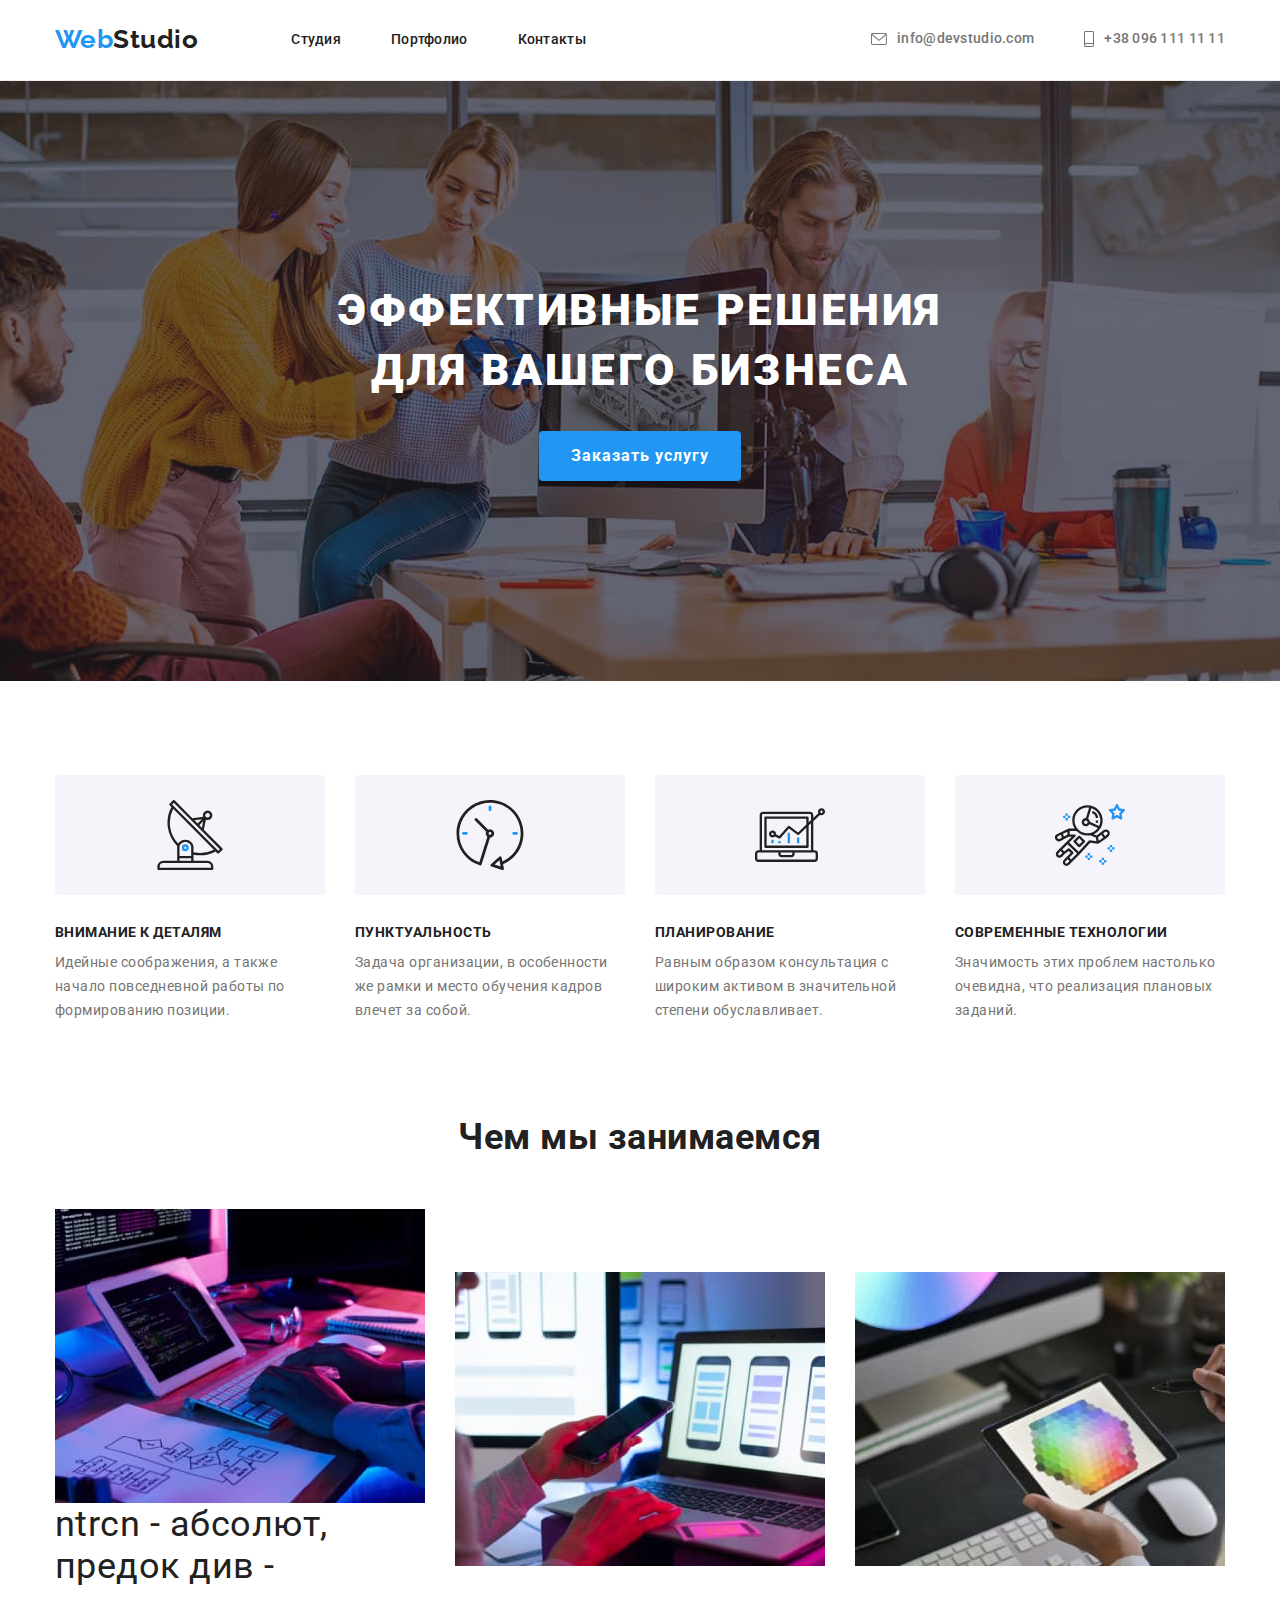
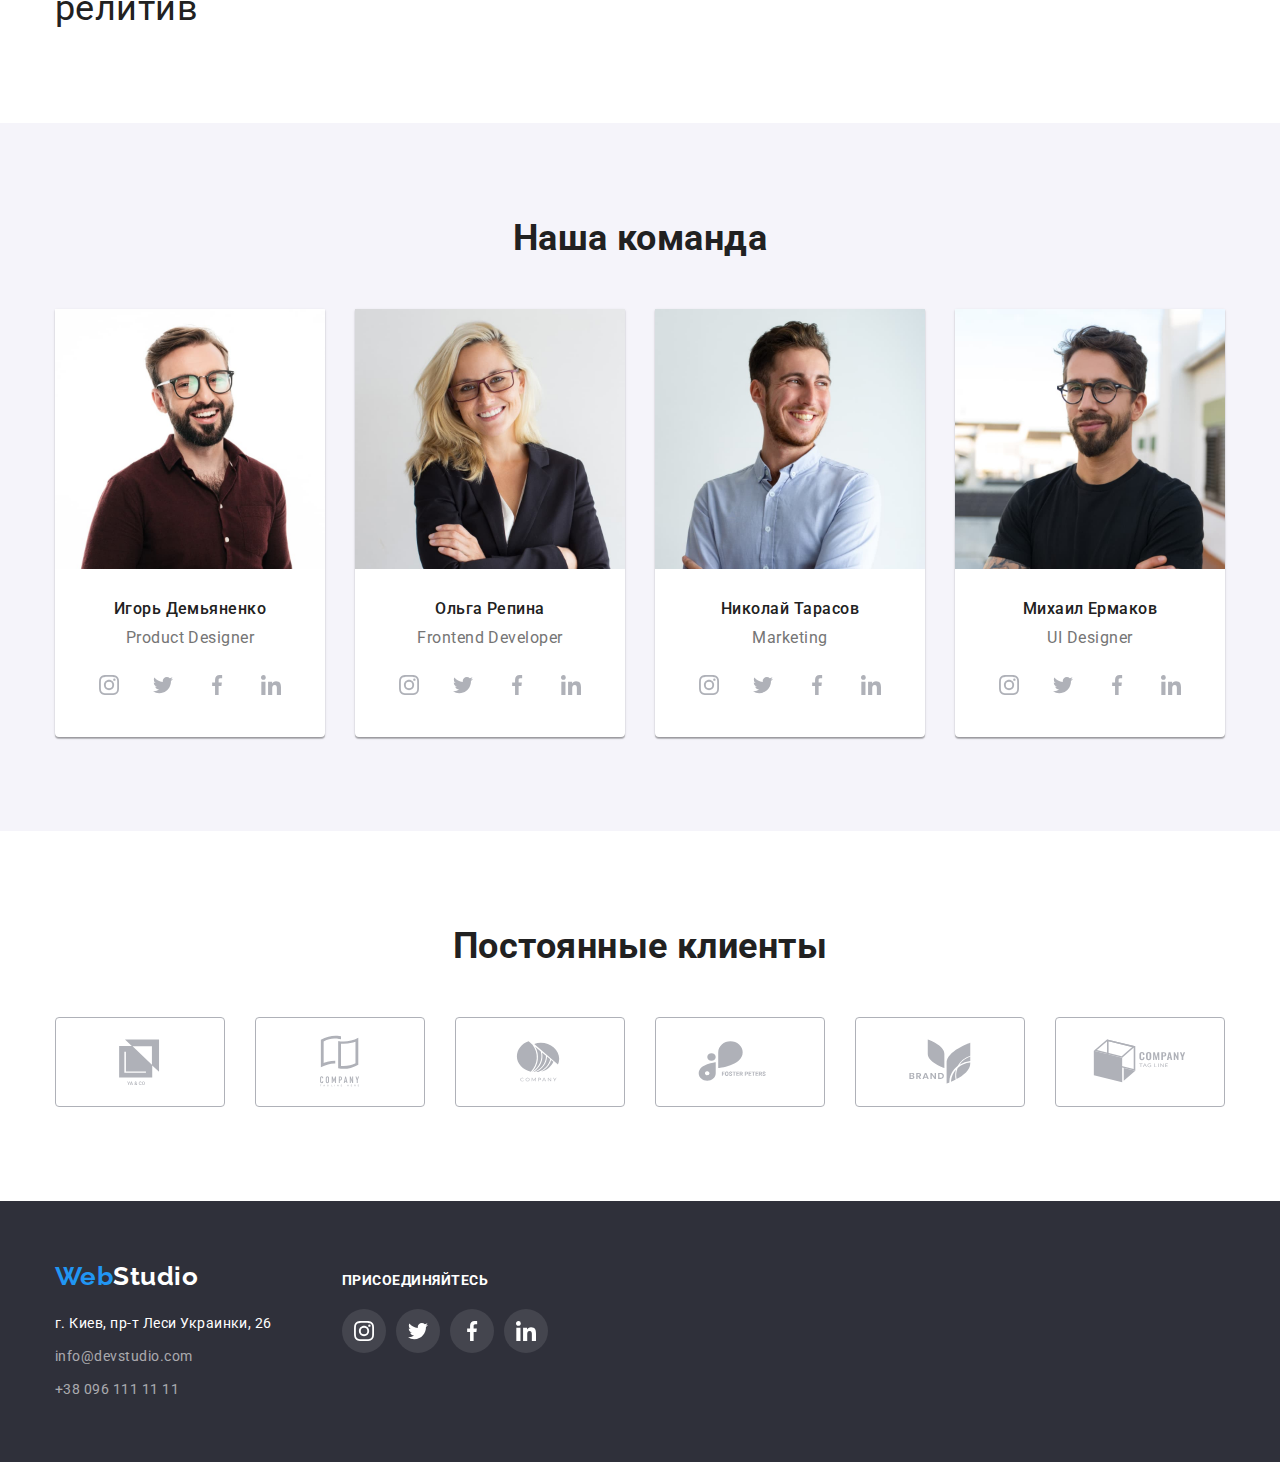
==== index.html @ ec991db2 "перенесено файли з ДЗ 4" ====
<!DOCTYPE html>
<html lang="ru">

<head>
    <meta charset="UTF-8">
    <meta http-equiv="X-UA-Compatible" content="IE=edge">
    <meta name="viewport" content="width=device-width, initial-scale=1.0">
    <title>Студия</title>
    <link
        href="https://fonts.googleapis.com/css2?family=Raleway:wght@700&family=Roboto:wght@400;500;700;900&display=swap"
        rel="stylesheet">
    <link rel="stylesheet"
        href="https://cdnjs.cloudflare.com/ajax/libs/modern-normalize/1.1.0/modern-normalize.min.css">
    <link rel="stylesheet" href="./css/styles.css">

</head>

<body>

    <!-- Шапка сайта -->

    <header class="header">
        <div class="nav container">
            <a href="./index.html" class="logo">Web<span>Studio</span></a>
            <nav>
                <ul class="nav-menu">
                    <li class="item"><a href="./index.html" class="link">Студия</a></li>
                    <li class="item"><a href="./portfolio.html" class="link">Портфолио</a></li>
                    <li class="item"><a href="" class="link">Контакты</a></li>
                </ul>
            </nav>

            <ul class="auth-nav">
                <li class="item">
                    <a href="mailto:info@devstudio.com" class="email">
                        <svg class="icon" width="16" height="12">
                            <use href="./images/icons.svg#mail"></use>
                        </svg>
                        info@devstudio.com
                    </a>
                </li>
                <li class="item">
                    <a href="tel:+380961111111" class="phone">
                        <svg class="icon" width="10" height="16">
                            <use href="./images/icons.svg#smartphone"></use>
                        </svg>
                         +38 096 111 11 11
                    </a>
                </li>
            </ul>
        </div>
        </div>

    </header>


    <main>
        <section class="hero section">
            <div class="container">
                <h1 class="hero-title">Эффективные решения для вашего бизнеса </h1>
                <button type="button" class="button">Заказать услугу</button>
            </div>
        </section>


        <!-- Преимущества -->

        <section class="advantages section">
            <div class="container">
                <ul class="advantages-list">
                    <li class="item">
                        <div class="advantages-icon">
                            <svg class="icon" width="70" height="70">
                                <use href="./images/icons.svg#antenna"> </use>
                            </svg>
                        </div>
                        <h3 class="advantages-title">Внимание к деталям</h3>
                        <p class="advantages-descr">Идейные соображения, а также начало повседневной работы по
                            формированию позиции.</p>
                    </li>

                    <li class="item">
                        <div class="advantages-icon">
                            <svg class="icon" width="70" height="70">
                                <use href="./images/icons.svg#clock"> </use>
                            </svg>
                        </div>
                        <h3 class="advantages-title">Пунктуальность</h3>
                        <p class="advantages-descr">Задача организации, в особенности же рамки и место обучения кадров
                            влечет за собой.</p>
                    </li>

                    <li class="item">
                        <div class="advantages-icon">
                            <svg class="icon" width="70" height="70">
                                <use href="./images/icons.svg#diagram"> </use>
                            </svg>
                        </div>
                        <h3 class="advantages-title">Планирование</h3>
                        <p class="advantages-descr">Равным образом консультация с широким активом в значительной степени
                            обуславливает.</p>
                    </li>

                    <li class="item">
                        <div class="advantages-icon">
                            <svg class="icon" width="70" height="70">
                                <use href="./images/icons.svg#astronaut"> </use>
                            </svg>
                        </div>
                        <h3 class="advantages-title">Современные технологии</h3>
                        <p class="advantages-descr">Значимость этих проблем настолько очевидна, что реализация плановых
                            заданий.</p>
                    </li>
                </ul>
            </div>
        </section>

        <!-- Активити -->

        <section class="activity section">
            <div class="container">
                <h2 class="activity section-title">Чем мы занимаемся</h2>

                <ul class="activity-list">
                    <li class="item">
                        <div>
                            <img src="./images/img1.jpg" alt="набор текста на клавиатуре" width="370" height="294">
                            ntrcn - абсолют, предок див - релитив
                        </div>

                    </li>

                    <li class="item">
                        <img src="./images/img2.jpg" alt="процесс создания мобильного приложения" width="370"
                            height="294">
                    </li>

                    <li class="item">
                        <img src="./images/img3.jpg" alt="графика. выбор цвета" width="370" height="294">
                    </li>
                </ul>
            </div>
        </section>

        <!-- Команда -->


        <section class="team section">
            <div class="container">
                <h2 class="section-title">Наша команда</h2>

                <ul class="team-members">
                    <li class="item">
                        <img src="./images/img4.jpg" alt="Сотрудник WebStudio Игорь Демьяненко" width="270"
                            height="260">
                        <div class="team-descr">
                            <h3 class="team-name">Игорь Демьяненко</h3>
                            <p class="tech-skill">Product Designer</p>
                            <ul class="network-link">
                                <li class="item">
                                    <a href="https://www.instagram.com/" class="network" aria-label="instagram">
                                        <svg class="icon" width="20" height="20">
                                            <use href="./images/icons.svg#instagram"></use>
                                        </svg>
                                    </a>
                                </li>
                                <li  class="item">
                                    <a href="https://twitter.com/" class="network">
                                        <svg class="icon" width="20" height="20">
                                            <use href="./images/icons.svg#twitter"></use>
                                        </svg>
                                    </a>
                                </li>
                                <li  class="item">
                                    <a href="https://www.facebook.com/" class="network" aria-label="facebook">
                                        <svg class="icon" width="20" height="20">
                                            <use href="./images/icons.svg#facebook"></use>
                                        </svg>
                                    </a>
                                </li>
                                <li  class="item">
                                    <a href="https://www.linkedin.com/" class="network" aria-label="linkedin">
                                        <svg class="icon" width="20" height="20">
                                            <use href="./images/icons.svg#linkedin"></use>
                                        </svg>
                                    </a>
                                </li>
                            </ul>
                        </div>
                    </li>

                    <li class="item">
                        <img src="./images/img5.jpg" alt="Сотрудник WebStudio ОЛьга Репина" width="270" height="260">
                        <div class="team-descr">
                            <h3 class="team-name">Ольга Репина</h3>
                            <p class="tech-skill">Frontend Developer</p>
                            <ul class="network-link">
                                <li  class="item">
                                    <a href="https://www.instagram.com/" class="network" aria-label="instagram">
                                        <svg class="icon" width="20" height="20">
                                            <use href="./images/icons.svg#instagram"></use>
                                        </svg>
                                    </a>
                                </li>
                                <li  class="item">
                                    <a href="https://twitter.com/" class="network" aria-label="twitter">
                                        <svg class="icon" width="20" height="20">
                                            <use href="./images/icons.svg#twitter"></use>
                                        </svg>
                                    </a>
                                </li>
                                <li  class="item">
                                    <a href="https://www.facebook.com/" class="network" aria-label="facebook">
                                        <svg class="icon" width="20" height="20">
                                            <use href="./images/icons.svg#facebook"></use>
                                        </svg>
                                    </a>
                                </li>
                                <li  class="item">
                                    <a href="https://www.linkedin.com/" class="network" aria-label="linkedin">
                                        <svg class="icon" width="20" height="20">
                                            <use href="./images/icons.svg#linkedin"></use>
                                        </svg>
                                    </a>
                                </li>
                            </ul>
                        </div>
                    </li>

                    <li class="item">
                        <img src="./images/img6.jpg" alt="Сотрудник WebStudio Николай Тарасов" width="270" height="260">
                        <div class="team-descr">
                            <h3 class="team-name">Николай Тарасов</h3>
                            <p class="tech-skill">Marketing</p>
                            <ul class="network-link">
                                <li  class="item">
                                    <a href="https://www.instagram.com/" class="network" aria-label="instagram">
                                        <svg class="icon" width="20" height="20">
                                            <use href="./images/icons.svg#instagram"></use>
                                        </svg>
                                    </a>
                                </li>
                                <li  class="item">
                                    <a href="https://twitter.com/" class="network" aria-label="twitter">
                                        <svg class="icon" width="20" height="20">
                                            <use href="./images/icons.svg#twitter"></use>
                                        </svg>
                                    </a>
                                </li>
                                <li  class="item">
                                    <a href="https://www.facebook.com/" class="network" aria-label="facebook">
                                        <svg class="icon" width="20" height="20">
                                            <use href="./images/icons.svg#facebook"></use>
                                        </svg>
                                    </a>
                                </li>
                                <li  class="item">
                                    <a href="https://www.linkedin.com/" class="network" aria-label="linkedin">
                                        <svg class="icon" width="20" height="20">
                                            <use href="./images/icons.svg#linkedin"></use>
                                        </svg>
                                    </a>
                                </li>
                            </ul>
                        </div>
                    </li>

                    <li class="item">
                        <img src="./images/img7.jpg" alt="Сотрудник WebStudio Михаил Ермаков" width="270" height="260">
                        <div class="team-descr">
                            <h3 class="team-name">Михаил Ермаков</h3>
                            <p class="tech-skill">UI Designer</p>
                            <ul class="network-link">
                                <li  class="item">
                                    <a href="https://www.instagram.com/" class="network" aria-label="instagram">
                                        <svg class="icon" width="20" height="20">
                                            <use href="./images/icons.svg#instagram"></use>
                                        </svg>
                                    </a>
                                </li>
                                <li  class="item">
                                    <a href="https://twitter.com/" class="network" aria-label="twitter">
                                        <svg class="icon" width="20" height="20">
                                            <use href="./images/icons.svg#twitter"></use>
                                        </svg>
                                    </a>
                                </li>
                                <li  class="item">
                                    <a href="https://www.facebook.com/" class="network" aria-label="facebook">
                                        <svg class="icon" width="20" height="20">
                                            <use href="./images/icons.svg#facebook"></use>
                                        </svg>
                                    </a>
                                </li>
                                <li  class="item">
                                    <a href="https://www.linkedin.com/" class="network" aria-label="linkedin">
                                        <svg class="icon" width="20" height="20">
                                            <use href="./images/icons.svg#linkedin"></use>
                                        </svg>
                                    </a>
                                </li>
                            </ul>
                        </div>
                    </li>
                </ul>
            </div>
        </section>


        <section class="clients section">
            <div class="container">
                <h2 class="section-title">Постоянные клиенты</h2>
                <ul class="clients-list">
                    <li class="item">
                        <a href="" class="clients-link">
                            <svg class="icon" width="106" height="60">
                                <use href="./images/icons.svg#company1"> </use>
                            </svg>
                        </a>
                    </li>

                    <li class="item">
                        <a href="" class="clients-link">
                            <svg class="icon" width="106" height="60">
                                <use href="./images/icons.svg#company2"> </use>
                            </svg>
                        </a>
                    </li>

                    <li class="item">
                        <a href="" class="clients-link">
                            <svg class="icon" width="106" height="60">
                                <use href="./images/icons.svg#company3"> </use>
                            </svg>
                        </a>
                    </li>

                    <li class="item">
                        <a href="" class="clients-link">
                            <svg class="icon" width="106" height="60">
                                <use href="./images/icons.svg#company4"> </use>
                            </svg>
                        </a>
                    </li>

                    <li class="item">
                        <a href="" class="clients-link">
                            <svg class="icon" width="106" height="60">
                                <use href="./images/icons.svg#company5"> </use>
                            </svg>
                        </a>
                    </li>

                    <li class="item">
                        <a href="" class="clients-link">
                            <svg class="icon" width="106" height="60">
                                <use href="./images/icons.svg#company6"> </use>
                            </svg>
                        </a>
                    </li>


                </ul>

            </div>
        </section>


    </main>


    <!--Футер-->

    <footer class="footer">
        <div class="container">

            <div class="contacts">
                <a href="./index.html" class="logo">Web<span>Studio</span></a>
                <address>
                    <b class="address">г. Киев, пр-т Леси Украинки, 26</b> <br />
                    <a href="mailto:info@example.com" class="email">info@devstudio.com</a> <br />
                    <a href="tel:+380961111111" class="phone"> +38 096 111 11 11 </a> <br />
                </address>
            </div>


            <div class="social-links">
                <p class="join-us">ПРИСОЕДИНЯЙТЕСЬ</p>
                <ul class="network-list">
                    <li class="item">
                        <a href="https://www.instagram.com/" class="network" aria-label="instagram">
                            <svg class="icon" width="20" height="20">
                                <use href="./images/icons.svg#instagram"></use>
                            </svg>
                        </a>
                    </li>
                    <li class="item">
                        <a href="https://twitter.com/" class="network" aria-label="twitter">
                            <svg class="icon" width="20" height="20">
                                <use href="./images/icons.svg#twitter"></use>
                            </svg>
                        </a>
                    </li>
                    <li class="item">
                        <a href="https://www.facebook.com/" class="network" aria-label="facebook">
                            <svg class="icon" width="20" height="20">
                                <use href="./images/icons.svg#facebook"></use>
                            </svg>
                        </a>
                    </li>
                    <li class="item">
                        <a href="https://www.linkedin.com/" class="network" aria-label="linkedin">
                            <svg class="icon" width="20" height="20">
                                <use href="./images/icons.svg#linkedin"></use>
                            </svg>
                        </a>
                    </li>
                </ul>

            </div>

        </div>
    </footer>

</body>

</html>
---- css/styles.css ----
:root {
    --primery-text-color: #757575;
    --title-text-color:#212121;
    --accent-color: #2196F3;
    --primery-white-color: #ffffff;

}

*,
*::before,
*::after {
    box-sizing: border-box;
}

body {
    background-color: var(--primery-white-color);
    color: var(--primery-text-color);
    font-family: 'Roboto', sans-serif;
    letter-spacing: 0.03em;
}

.container {
    width: 1200px;
    margin-right: auto;
    margin-left: auto;
    padding-left: 15px;
    padding-right: 15px;
}

h1, h2, h3, h4, h5, h6, ul, p {
    margin-top: 0;
    margin-bottom: 0;
    padding-left: 0;
    padding-right: 0;
}

.item {
    margin: 0;
    padding: 0;
    list-style: none;
}

.section {
    padding-top: 94px;
    padding-bottom: 94px;
}

.header {
    padding-top: 24px;
    padding-bottom: 25px;
    border-bottom: 1px solid #ECECEC;
}

.header a {
    text-decoration: none;
}


.nav {
    display: flex;
    align-items: center;
}


.logo {
    margin-right: 93px;
    font-family: 'Raleway', sans-serif;
    font-weight: 700;
    font-size: 26px;
    line-height: 1.19;
    color: var(--accent-color);
    margin-right: 93px;
}


.logo > span {
    color: var(--title-text-color);
}


.link {
    font-weight: 500;
    font-size: 14px;
    line-height: 1.14;
    letter-spacing: 0.02em;
    color: var(--title-text-color);

}

.link:hover, .link:focus,
.link-current:hover, .link-current:focus {
    color: var(--accent-color)
}

.nav-menu {
    display: flex;
}

.nav-menu .item {
    margin-right: 50px;
}

.nav-menu .item:last-child {
    margin-right: 0;
}

.auth-nav{ 
    display: flex;
    margin-left: auto;
}

.auth-nav a {
    font-weight: 500;
    font-size: 14px;
    line-height: 1.14;
    letter-spacing: 0.02em;
    color: var(--primery-text-color);
    display: inline-block;
}

.auth-nav .item {
    margin-right: 50px;
}

.auth-nav .item:last-child {
    margin-right: 0;
}



.auth-nav .email,
.auth-nav .phone {
    display: flex;
    justify-content: center;
    align-items: center;
    color: var(--primery-text-color);
}
.auth-nav .icon {
    margin-right: 10px;
    fill: currentColor;
}


.auth-nav .email:hover,
.auth-nav .phone:hover,
.auth-nav .email:focus,
.auth-nav .phone:focus {
    color: var(--accent-color)
}


.auto-nav .icon {
    fill: red;
    margin-right: 10px;
}









.header .icon {
    list-style: none;
}

.hero {
    text-align: center;
    max-width: 1600px;
    margin-right: auto;
    margin-left: auto;
    padding-top: 200px;
    padding-bottom: 200px;
    background-color: #2F303A;
    background-image: linear-gradient(rgba(47, 48, 58, 0.4), rgba(47, 48, 58, 0.4)), url(../images/hero.jpg);
    background-size: cover;
    background-position: center;
    background-repeat: no-repeat;
}

.hero-title {
    color: var(--primery-white-color);
    width: 696px;
    font-weight: 900;
    font-size: 44px;
    line-height: 1.36;
    text-align: center;
    letter-spacing: 0.06em;
    text-transform: uppercase;
    margin-left: auto;
    margin-right: auto;
    margin-bottom: 30px;
}


.hero .button {
    display: inline-block;
    font-family: inherit;
    color: var(--primery-white-color);
    background-color: var(--accent-color);
    border: 0;
    min-width: 200px;
    border-radius: 4px;
    font-weight: 700;
    font-size: 16px;
    line-height: 1.88;
    letter-spacing: 0.06em;
    padding: 10px 32px;
    text-align: center;
    cursor: pointer;
    box-shadow: 0px 4px 4px rgba(0, 0, 0, 0.15);
}


.section-title {
    font-weight: 700;
    font-size: 36px;
    line-height: 1.17;
    text-align: center;
    color: var(--title-text-color);
    margin-bottom: 50px;
}

/*Преимущества*/

.advantages-list {
    display: flex;
}


.advantages-icon {
    display: flex;
    justify-content: center;
    align-items: center;
    width: 270px;
    height: 120px;
    background: #F5F4FA;
    border-radius: 4px;
    margin-bottom: 30px;
}


.advantages-title {
    font-weight: 700;
    font-size: 14px;
    line-height: 1.14;
    text-transform: uppercase;
    color: var(--title-text-color);
    margin-bottom: 10px;
}

.advantages-list .item {
    width: 270px;
    margin-right: 30px;
}


.advantages-list .item:last-child {
    margin-right: 0;
}


.advantages-descr {
    font-style: normal;
    font-weight: 400;
    font-size: 14px;
    line-height: 1.71;
    color: var(--primery-text-color);
}

/*Активити*/

.activity-list img {
    display: block;
    margin-bottom: 0;
}

.activity-list {
    display: flex;
    align-items: center;
}

.activity-list .item {
    margin-right: 30px;
}

.activity-list .item:last-child {
    margin-right: 0;
}


.activity {
    font-size: 36px;
    line-height: 1.17;
    color: var(--title-text-color);
    padding-top: 0;
}


/*Команда*/

.team {
    background-color: #F5F4FA;
}

.team-members {
    display: flex;
    justify-content: center;
}

.team-members>.item {
    background-color: var(--primery-white-color);
    margin-right: 30px;
    box-shadow: 0px 1px 3px rgba(0, 0, 0, 0.12), 0px 1px 1px rgba(0, 0, 0, 0.14), 0px 2px 1px rgba(0, 0, 0, 0.2);
    border-radius: 0px 0px 4px 4px;
}


.team-members img {
    display: block;
}

.team-members .item:last-child {
    margin-right: 0;
}

.team-name {
    font-weight: 500;
    font-size: 16px;
    line-height: 1.19;
    color: var(--title-text-color);
    margin-bottom: 10px;
    text-align: center;
}

.tech-skill {
    font-size: 16px;
    line-height: 1.19;
    color: var(--primery-text-color);
    text-align: center;
    margin-bottom: 16px;
}

.team-descr {
    padding-top: 30px;
    padding-bottom: 30px;
}


.team-members .network-link {
    display: flex;
    justify-content: center;
    list-style: none;
    padding-right: 32px;
    padding-left: 32px;
}

.network-link .item {
    margin-right: 10px;
    text-align: center;
    width: 44px;
    height: 44px;
}

.network-link .item:last-child {
    margin-right: 0;
}

.network-link .network {
    display: flex;
    align-items: center;
    justify-content: center;
    width: 100%;
    height: 100%;
    border-radius: 50%;
    background-color: var(--primery-white-color);
    color: #AFB1B8;
}

.team-members .icon {
    fill: currentColor;
}


.network-link .network:hover,
.network-link .network:focus {
    background-color: var(--accent-color);
    color: var(--primery-white-color);
}



/*Клиенты*/

.clients-list {
    display: flex;
}


.clients-list .item {
    width: 170px;
    height: 90px;
    margin-right: 30px;

}

.clients-list .item:last-child {
    margin-right: 0;
}

.clients-link {
    display: flex;
    justify-content: center;
    align-items: center;
        width: 100%;
    height: 100%;
    background-color: var(--primery-white-color);
    border: 1px solid #AFB1B8;
    border-radius: 4px;
    color: #AFB1B8;

    padding-top: 16px;
    padding-right: 32px;
    padding-bottom: 16px;
    padding-left: 32px;
}


.clients-link .icon {
    fill: currentColor;
}


.clients-link:hover,
.clients-link:focus {
    color: var(--accent-color);
    border-color: var(--accent-color);
}


/*Футер*/

.footer {
    padding-top: 60px;
    padding-bottom: 60px;
    background-color: #2F303A;
}

.footer .logo {
    margin-bottom: 20px;
}



.footer .container{
    display: flex;
    align-items: baseline;
}

.contacts {
    margin-right: 70px;
}

.footer span {
    color: var(--primery-white-color)
}


.address {
    font-weight: 400;
    font-style: normal;
    font-size: 14px;
    line-height: 1.71;
    color: var(--primery-white-color);
    display: inline-block;
    margin-bottom: 9px;

}


.email, .phone {
    font-style: normal;
    font-size: 14px;
    line-height: 1.71;
    color: rgba(255, 255, 255, 0.6);
}



.footer a {
    text-decoration: none;
    display: inline-block;
    margin-right: 0;
}

.footer .email {
    margin-bottom: 9px;
}

.footer a:hover, .footer a:focus {
    color: var(--accent-color)
}


.join-us {
    font-style: normal;
    font-weight: 700;
    font-size: 14px;
    line-height: 1.14;
    color: var(--primery-white-color);
    margin-bottom: 20px;

} 


.social-links .network-list {
    display: flex;
}

.social-links .network-list .item {
    margin-right: 10px;
    text-align: center;
    list-style: none;
}

.network-list .item:last-child {
    margin-right: 0;
}



.network-list .item {
    width: 44px;
    height: 44px;
}

.network-list .network {
    display: block;
    align-items: center;
    width: 100%;
    height:100%;
    border-radius: 50%;
    background-color: rgba(255, 255, 255, 0.1);
    padding-top: 12px;
    padding-bottom: 12px;
    text-transform: uppercase;
    color: var(--primery-white-color);
}

.network-list .icon {
    fill: currentColor;
}

.network-list .network:hover,
.network-list .network:focus {
    background-color: var(--accent-color);
    color: var(--primery-white-color);
}




/*Портфолио*/


.portfolio {
    background: var(--primery-white-color);
}


.portfolio h1 {
    display: none;
}

.portfolio li {
    list-style: none;
}

.examples-projects {
    display: flex;
    margin: auto;
    justify-content: center;
    margin-bottom: 50px;
}

.examples-projects .button {
    display: inline-block;
    font-family: inherit;
    font-weight: 500;
    font-size: 16px;
    line-height: 1.62;
    text-align: center;
    letter-spacing: 0.03em;
    color: var(--title-text-color);
    background: #F5F4FA;
    border: 0;
    border-radius: 4px;
    cursor: pointer;
    padding: 6px 22px;
}

.examples-projects li {
    margin-right: 8px;
}
.examples-projects li:last-child {
    margin-right: 0;
}

.project-item img {
    display: block;
    margin: 0;
}

.examples-projects .button:hover, .examples-projects .button:focus {
    color: var(--primery-white-color);
    background: var(--accent-color);
    box-shadow: 0px 4px 4px rgba(0, 0, 0, 0.25);

}

.our-projects {
    display: flex;
    flex-wrap: wrap;
}


.project-item {
    background: var(--primery-white-color);
}

.project-link {
    display: block;
    text-decoration: none;
}


.project-link:hover,
.project-link:focus  {
    box-shadow: 0px 1px 1px rgba(0, 0, 0, 0.12), 0px 4px 4px rgba(0, 0, 0, 0.06), 1px 4px 6px rgba(0, 0, 0, 0.16);
}

.our-projects h2 {
    font-weight: 700;
    font-size: 18px;
    line-height: 2;
    letter-spacing: 0.06em;
    color: var(--title-text-color);
    margin-bottom: 4px; 
}

 .projects-type {
    font-size: 16px;
    line-height: 1.88;
    color: var(--primery-text-color);
}

.descr-project {
    padding-top: 20px;
    padding-right: 24px;
    padding-bottom: 20px;
    padding-left: 24px;
    box-sizing: border-box;
    border: 1px solid #EEEEEE;
    border-top: 0;
}

.project-item {
    width: calc((100% - 60px)/3);
    margin-right: 30px;
    margin-bottom: 30px;
}

.project-item:nth-last-child(-n + 3) {
    margin-bottom: 0;
}

.project-item:nth-child(3n) {
    margin-right: 0;
}
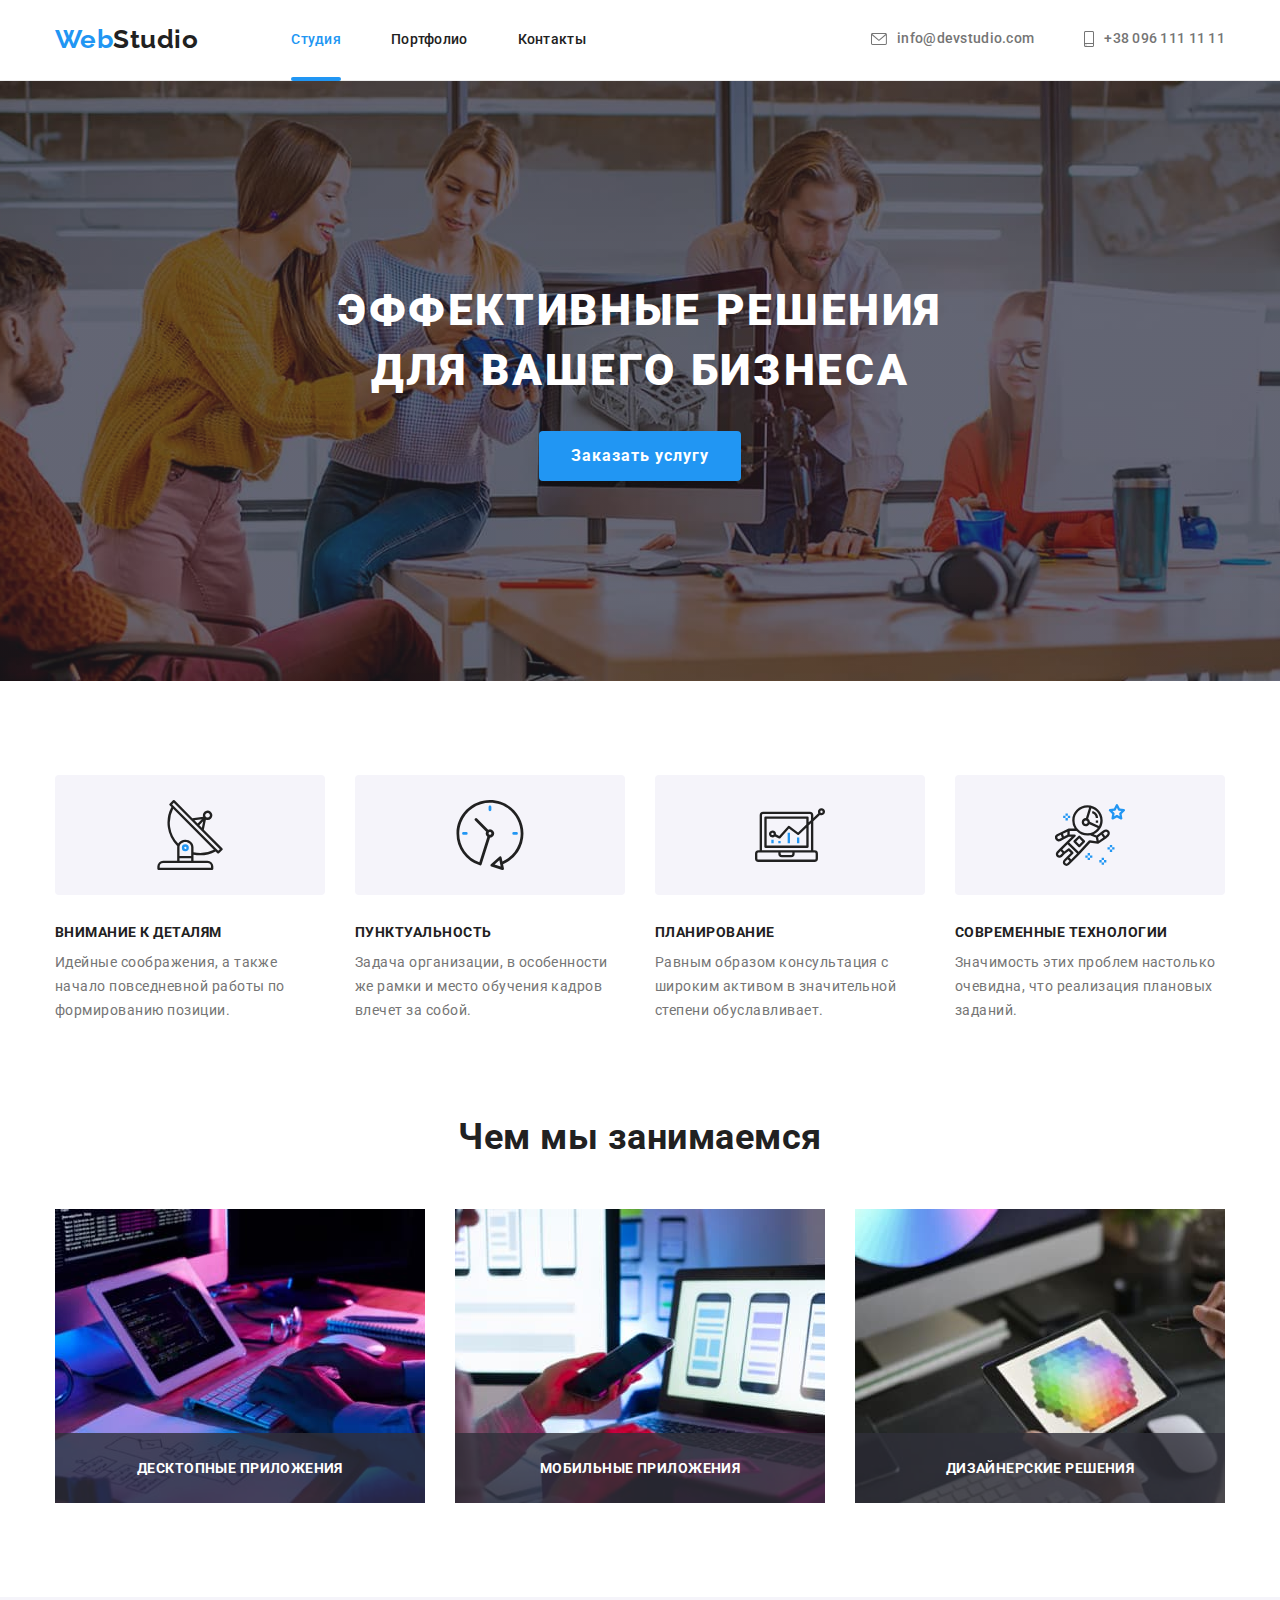
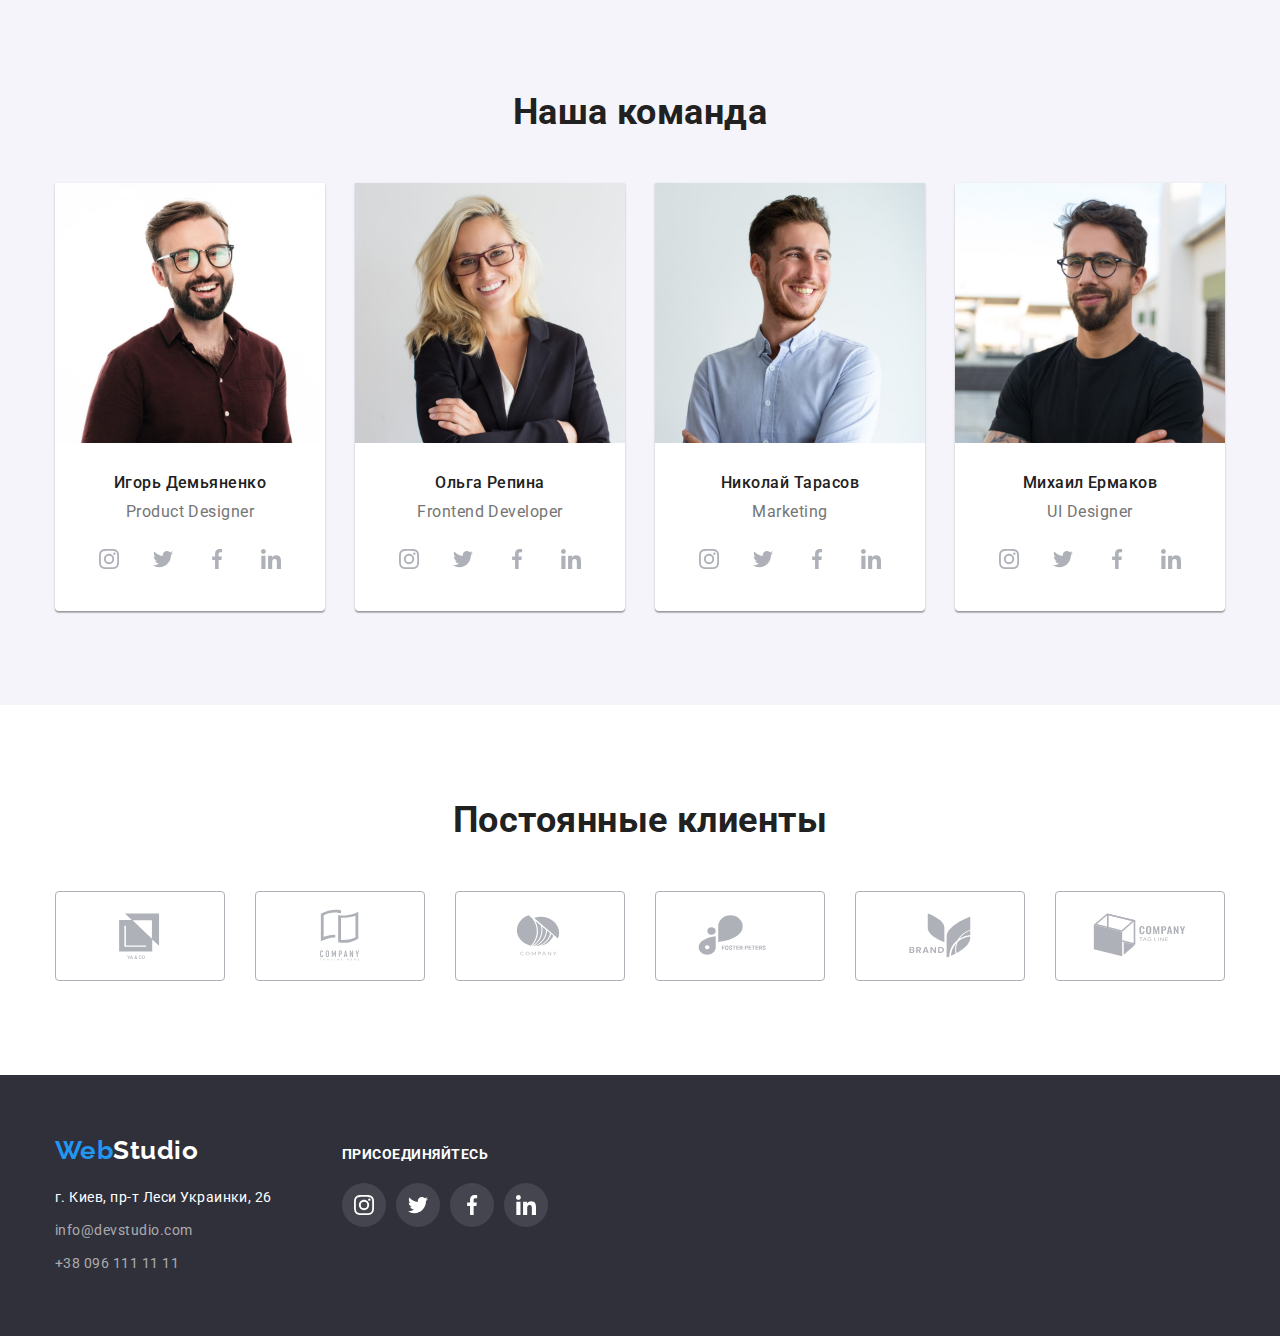
==== commit 4a480471: "дз 5" ====
--- a/index.html
+++ b/index.html
@@ -24,7 +24,7 @@
             <a href="./index.html" class="logo">Web<span>Studio</span></a>
             <nav>
                 <ul class="nav-menu">
-                    <li class="item"><a href="./index.html" class="link">Студия</a></li>
+                    <li class="item"><a href="./index.html" class="link-current">Студия</a></li>
                     <li class="item"><a href="./portfolio.html" class="link">Портфолио</a></li>
                     <li class="item"><a href="" class="link">Контакты</a></li>
                 </ul>
@@ -58,7 +58,7 @@
         <section class="hero section">
             <div class="container">
                 <h1 class="hero-title">Эффективные решения для вашего бизнеса </h1>
-                <button type="button" class="button">Заказать услугу</button>
+                <button type="button" class="button"  data-modal-open>Заказать услугу</button>
             </div>
         </section>
 
@@ -123,20 +123,25 @@
 
                 <ul class="activity-list">
                     <li class="item">
-                        <div>
-                            <img src="./images/img1.jpg" alt="набор текста на клавиатуре" width="370" height="294">
-                            ntrcn - абсолют, предок див - релитив
-                        </div>
-
+                        <img src="./images/img1.jpg" alt="набор текста на клавиатуре" width="370" height="294">
+                        <div class="activity-name">
+                             <p>Десктопные приложения</p>
+                        </div>
                     </li>
 
                     <li class="item">
                         <img src="./images/img2.jpg" alt="процесс создания мобильного приложения" width="370"
                             height="294">
+                        <div class="activity-name">
+                            <p>Мобильные приложения</p>
+                        </div>
                     </li>
 
                     <li class="item">
                         <img src="./images/img3.jpg" alt="графика. выбор цвета" width="370" height="294">
+                        <div class="activity-name">
+                            <p>Дизайнерские решения</p>
+                        </div>
                     </li>
                 </ul>
             </div>
@@ -422,6 +427,18 @@
         </div>
     </footer>
 
+
+    <div class="backdrop is-hidden" data-modal>
+        <div class="modal">
+            <button type="button" class="button"  data-modal-close>
+                <svg class="icon" width="11" height="11">
+                    <use href="./images/icons.svg#close"></use>
+                </svg>
+            </button>
+        </div>
+    </div>
+
+<script src="./js/modal.js"></script>
 </body>
 
 </html>--- a/css/styles.css
+++ b/css/styles.css
@@ -77,34 +77,20 @@
     color: var(--title-text-color);
 }
 
-
-.link {
-    font-weight: 500;
-    font-size: 14px;
-    line-height: 1.14;
-    letter-spacing: 0.02em;
-    color: var(--title-text-color);
-
-}
-
-.link:hover, .link:focus,
-.link-current:hover, .link-current:focus {
-    color: var(--accent-color)
-}
-
 .nav-menu {
     display: flex;
 }
 
 .nav-menu .item {
     margin-right: 50px;
+    position: relative;
 }
 
 .nav-menu .item:last-child {
     margin-right: 0;
 }
 
-.auth-nav{ 
+.auth-nav {
     display: flex;
     margin-left: auto;
 }
@@ -118,6 +104,46 @@
     display: inline-block;
 }
 
+.link {
+    font-weight: 500;
+    font-size: 14px;
+    line-height: 1.14;
+    letter-spacing: 0.02em;
+    color: var(--title-text-color);
+
+    transition: color 250ms cubic-bezier(0.4, 0, 0.2, 1);
+}
+
+
+.link-current {
+    font-weight: 500;
+    font-size: 14px;
+    line-height: 1.14;
+    letter-spacing: 0.02em;
+    color: var(--accent-color);
+}
+
+.nav-menu .link-current::after {
+    content: "";
+    position: absolute;
+    bottom: -32px;
+    left: 0;
+    display: block;
+    width: 100%;
+    height: 4px;
+    background-color: var(--accent-color);
+    border-radius: 2px;
+}
+
+.link:hover, .link:focus,
+.link-current:hover, .link-current:focus {
+    color: var(--accent-color)
+}
+
+
+
+
+
 .auth-nav .item {
     margin-right: 50px;
 }
@@ -134,7 +160,11 @@
     justify-content: center;
     align-items: center;
     color: var(--primery-text-color);
-}
+
+    transition: color 250ms cubic-bezier(0.4, 0, 0.2, 1);
+}
+
+
 .auth-nav .icon {
     margin-right: 10px;
     fill: currentColor;
@@ -284,6 +314,7 @@
 
 .activity-list .item {
     margin-right: 30px;
+    position: relative;
 }
 
 .activity-list .item:last-child {
@@ -296,6 +327,26 @@
     line-height: 1.17;
     color: var(--title-text-color);
     padding-top: 0;
+}
+
+.activity-name {
+    position: absolute;
+    left: 0;
+    bottom: 0;
+    width: 100%;
+    padding-top: 27px;
+    padding-bottom: 27px;
+    background: rgba(47, 48, 58, 0.8);
+}
+
+.activity-name p {
+    font-weight: 700;
+    font-size: 14px;
+    line-height: 16px;
+    text-align: center;
+    letter-spacing: 0.03em;
+    text-transform: uppercase;
+    color: var(--primery-white-color);
 }
 
 
@@ -377,6 +428,9 @@
     border-radius: 50%;
     background-color: var(--primery-white-color);
     color: #AFB1B8;
+
+    transition: color 250ms cubic-bezier(0.4, 0, 0.2, 1), background-color 250ms cubic-bezier(0.4, 0, 0.2, 1);
+
 }
 
 .team-members .icon {
@@ -414,7 +468,7 @@
     display: flex;
     justify-content: center;
     align-items: center;
-        width: 100%;
+    width: 100%;
     height: 100%;
     background-color: var(--primery-white-color);
     border: 1px solid #AFB1B8;
@@ -425,6 +479,8 @@
     padding-right: 32px;
     padding-bottom: 16px;
     padding-left: 32px;
+
+    transition: color 250ms cubic-bezier(0.4, 0, 0.2, 1), border-color 250ms cubic-bezier(0.4, 0, 0.2, 1);
 }
 
 
@@ -480,11 +536,15 @@
 }
 
 
-.email, .phone {
+.footer .email, .footer .phone {
     font-style: normal;
     font-size: 14px;
     line-height: 1.71;
+
     color: rgba(255, 255, 255, 0.6);
+
+    transition: color 250ms cubic-bezier(0.4, 0, 0.2, 1);
+    
 }
 
 
@@ -499,7 +559,7 @@
     margin-bottom: 9px;
 }
 
-.footer a:hover, .footer a:focus {
+.footer .email:hover, .footer .email:focus, .footer .phone:hover, .footer .phone:focus {
     color: var(--accent-color)
 }
 
@@ -534,6 +594,7 @@
 .network-list .item {
     width: 44px;
     height: 44px;
+    color: var(--primery-white-color);
 }
 
 .network-list .network {
@@ -546,7 +607,9 @@
     padding-top: 12px;
     padding-bottom: 12px;
     text-transform: uppercase;
-    color: var(--primery-white-color);
+    color: currentColor;
+
+    transition: background-color 250ms cubic-bezier(0.4, 0, 0.2, 1);
 }
 
 .network-list .icon {
@@ -594,11 +657,14 @@
     text-align: center;
     letter-spacing: 0.03em;
     color: var(--title-text-color);
-    background: #F5F4FA;
+    background-color: #F5F4FA;
     border: 0;
     border-radius: 4px;
     cursor: pointer;
     padding: 6px 22px;
+    box-shadow: none;
+
+    transition: background-color 250ms cubic-bezier(0.4, 0, 0.2, 1), color 250ms cubic-bezier(0.4, 0, 0.2, 1), box-shadow 250ms cubic-bezier(0.4, 0, 0.2, 1);
 }
 
 .examples-projects li {
@@ -615,7 +681,7 @@
 
 .examples-projects .button:hover, .examples-projects .button:focus {
     color: var(--primery-white-color);
-    background: var(--accent-color);
+    background-color: var(--accent-color);
     box-shadow: 0px 4px 4px rgba(0, 0, 0, 0.25);
 
 }
@@ -633,6 +699,8 @@
 .project-link {
     display: block;
     text-decoration: none;
+
+    transition: box-shadow 250ms cubic-bezier(0.4, 0, 0.2, 1);
 }
 
 
@@ -679,3 +747,111 @@
 .project-item:nth-child(3n) {
     margin-right: 0;
 }
+
+
+.projects-overlay {
+    position: relative;
+    overflow: hidden;
+
+}
+
+.projects-overlay .overlay {
+    position: absolute;
+    width: 100%;
+    height: 100%;
+    left: 0;
+    bottom: 0;
+    background: rgba(33, 150, 243, 0.9);
+    font-weight: 400;
+    font-size: 18px;
+    line-height: 1.56;
+    letter-spacing: 0.03em;
+    color: var(--primery-white-color);
+    display: flex;
+    justify-content: center;
+    align-items: center;
+    padding: 63px 24px;
+    opacity: 0;
+    transform: translateY(100%);
+    transition: transform 250ms cubic-bezier(0.4, 0, 0.2, 1);
+
+}
+
+
+.project-item:hover .overlay {
+    opacity: 1;
+    transform: translateY(0);
+}
+
+
+
+/* Модальное окно */
+
+.backdrop {
+    position: fixed;
+    top: 0;
+    left: 0;
+    width: 100%;
+    height: 100%;
+    background-color: rgba(0, 0, 0, 0.2);
+
+    opacity: 1;
+    transition: opacity 250ms cubic-bezier(0.4, 0, 0.2, 1);
+
+}
+
+.backdrop.is-hidden {
+    opacity: 0;
+    pointer-events: none;
+    visibility: hidden;
+
+}
+
+
+.backdrop.is-hidden .modal {
+    transform: translate(-50%, -50%) scale(0.6);
+    opacity: 0;
+}
+
+.modal {
+    position: absolute;
+    top: 50%;
+    left: 50%;
+
+    min-width: 528px;
+    min-height: 581px;
+
+    background: var(--primery-white-color);
+    box-shadow: 0px 1px 3px rgba(0, 0, 0, 0.12), 0px 1px 1px rgba(0, 0, 0, 0.14), 0px 2px 1px rgba(0, 0, 0, 0.2);
+    border-radius: 4px;
+
+    opacity: 1;
+
+    transform: translate(-50%, -50%) scale(1);
+    transition: transform 250ms cubic-bezier(0.4, 0, 0.2, 1), opacity 250ms cubic-bezier(0.4, 0, 0.2, 1) ;
+
+}
+
+
+.modal .button {
+    display: flex;
+    justify-content: center;
+    align-items: center;
+
+    margin-right: 8px;
+    margin-top: 8px;
+    margin-left: auto;
+
+    width: 30px;
+    height: 30px;
+
+    border-radius: 50%;
+    background-color: var(--primery-white-color);
+    border: 1px solid rgba(0, 0, 0, 0.1);
+    cursor: pointer;
+}
+
+
+.nodal .icon {
+    fill: currentColor;
+}